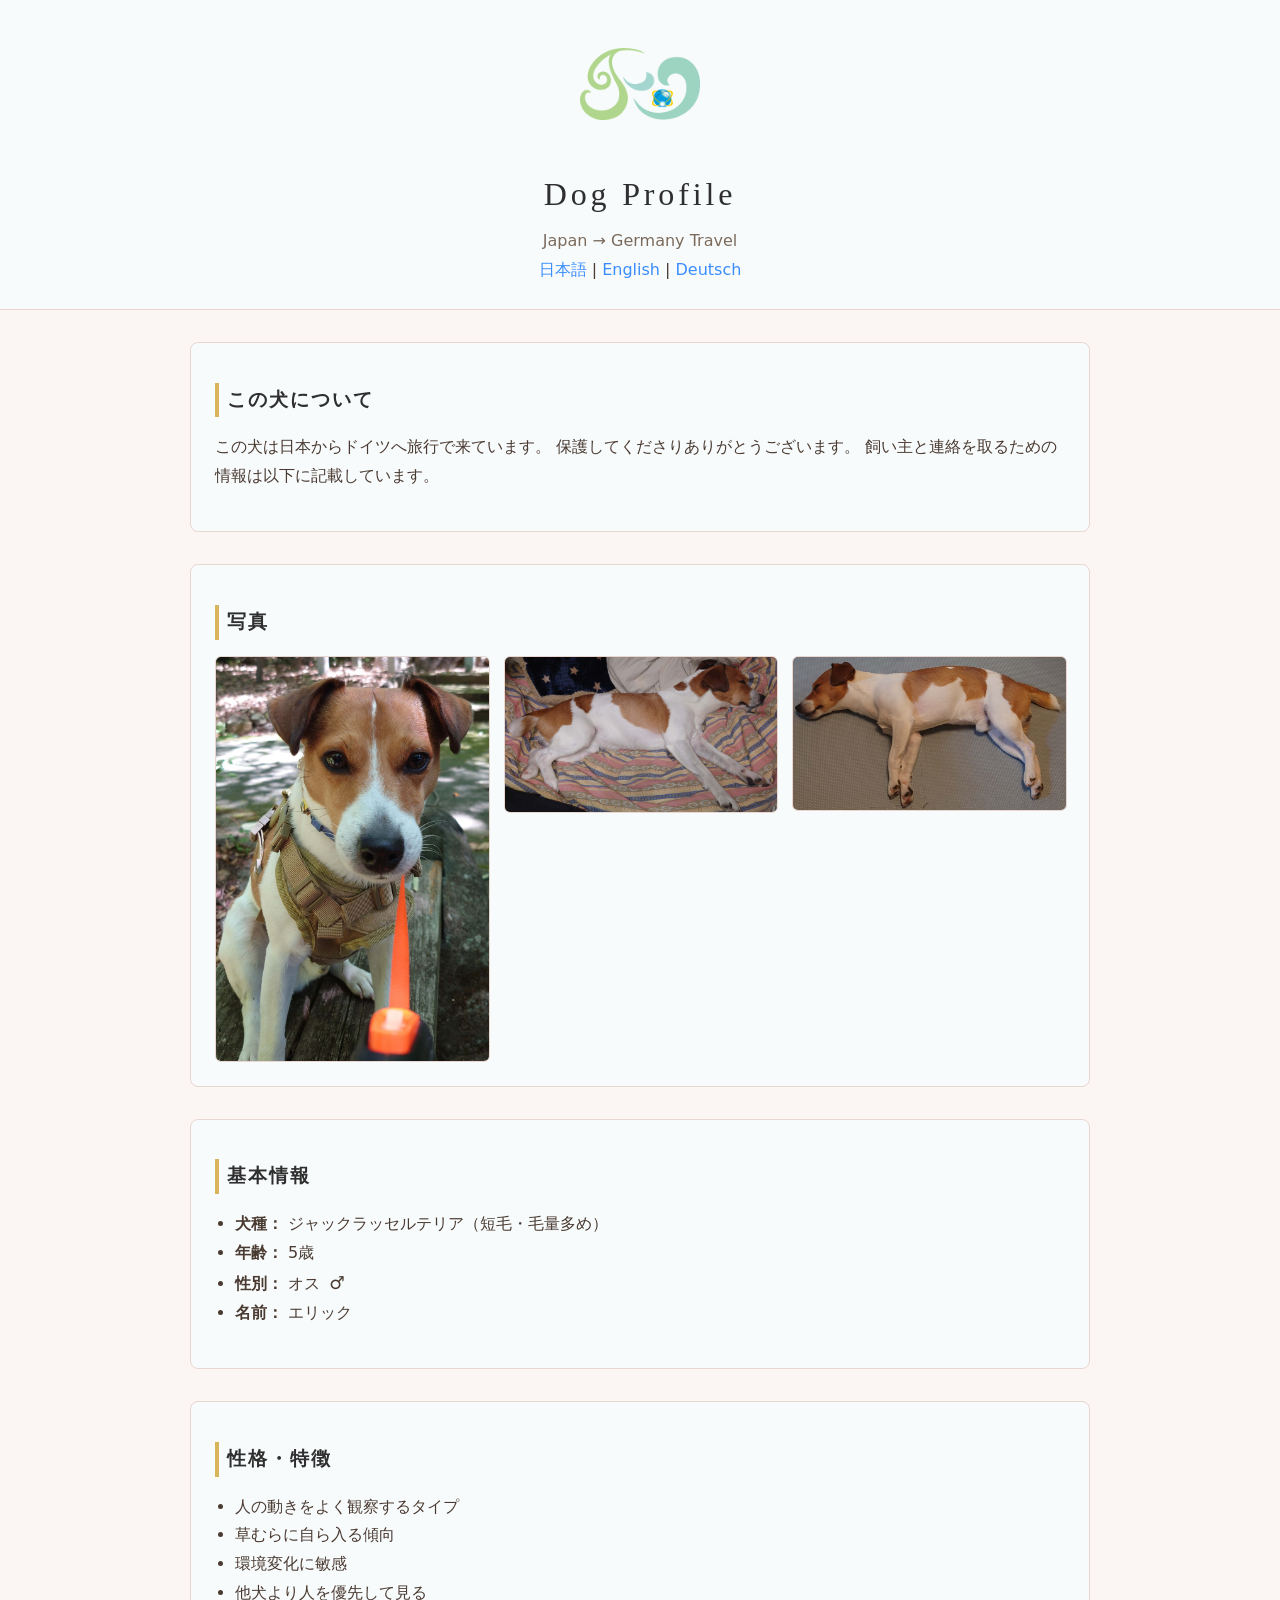
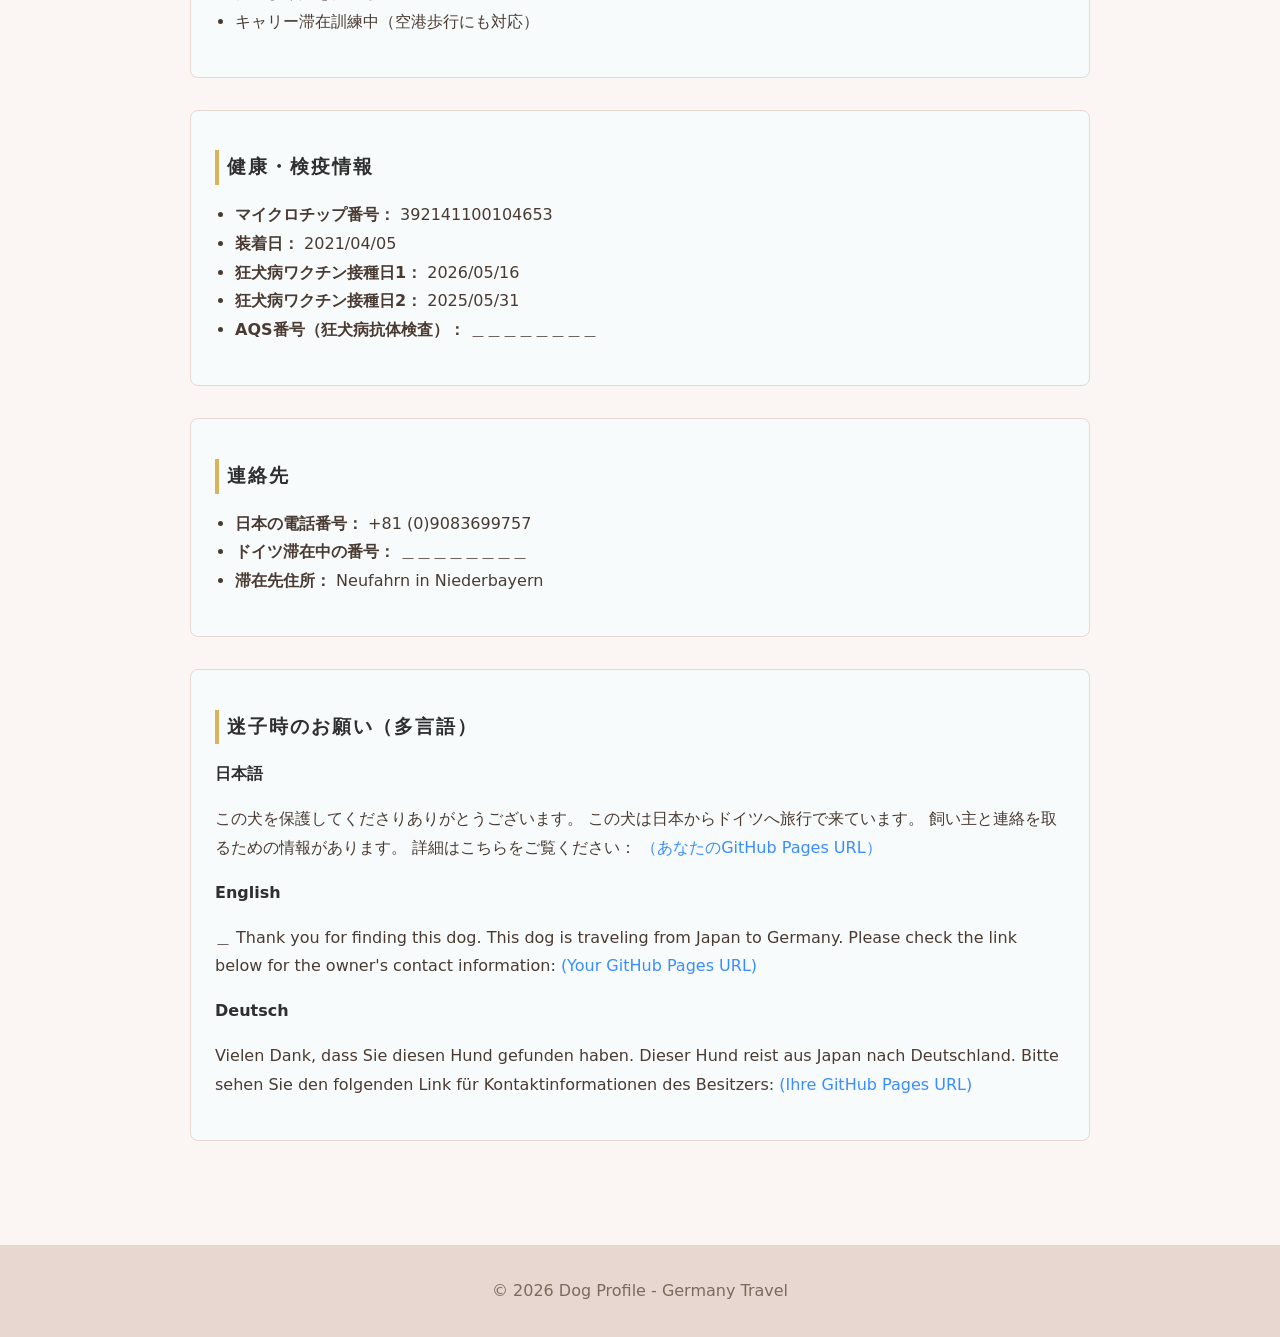
==== dog-profile/index.html @ 645fa256 "first upload" ====
<!DOCTYPE html>
<html lang="ja">
<head>
    <meta charset="UTF-8">
    <meta name="viewport" content="width=device-width, initial-scale=1.0">
    <title>Dog Profile - Germany Travel</title>
    <link rel="stylesheet" href="styles.css">
</head>

<body>

<header>
    <img src="img/logo.png" class="site-logo" alt="Site Logo">
    <h1>Dog Profile</h1>
    <p>Japan → Germany Travel</p>

    <nav class="lang-select">
        <a href="index.html">日本語</a> |
        <a href="en.html">English</a> |
        <a href="de.html">Deutsch</a>
    </nav>
</header>

<main>

<section class="intro">
    <h2>この犬について</h2>
    <p>この犬は日本からドイツへ旅行で来ています。  
       保護してくださりありがとうございます。  
       飼い主と連絡を取るための情報は以下に記載しています。</p>
</section>

<section class="photo-section">
    <h2>写真</h2>
    <div class="photo-grid">
        <img src="img/Eric_Photo.jpg" alt="Main photo of the dog">
        <img src="img/Eric_Right_Photo.jpg" alt="Right Side photo of the dog">
        <img src="img/Eric_Left_Photo.jpg" alt="Right Side photo of the dog">
    </div>
</section>

<section class="basic-info">
    <h2>基本情報</h2>
    <ul>
        <li><strong>犬種：</strong> ジャックラッセルテリア（短毛・毛量多め）</li>
        <li><strong>年齢：</strong> 5歳</li>
        <li><strong>性別：</strong> オス  <span class="sex-icon">♂</span></li>
        <li><strong>名前：</strong> エリック</li>
    </ul>
</section>

<section class="behavior">
    <h2>性格・特徴</h2>
    <ul>
        <li>人の動きをよく観察するタイプ</li>
        <li>草むらに自ら入る傾向</li>
        <li>環境変化に敏感</li>
        <li>他犬より人を優先して見る</li>
        <li>キャリー滞在訓練中（空港歩行にも対応）</li>
    </ul>
</section>

<section class="health">
    <h2>健康・検疫情報</h2>
    <ul>
        <li><strong>マイクロチップ番号：</strong> 392141100104653</li>
        <li><strong>装着日：</strong> 2021/04/05</li>
        <li><strong>狂犬病ワクチン接種日1：</strong> 2026/05/16</li>
        <li><strong>狂犬病ワクチン接種日2：</strong> 2025/05/31</li>
        <li><strong>AQS番号（狂犬病抗体検査）：</strong> ＿＿＿＿＿＿＿＿</li>
    </ul>
</section>

<section class="contact">
    <h2>連絡先</h2>
    <ul>
        <li><strong>日本の電話番号：</strong> +81 (0)9083699757</li>
        <li><strong>ドイツ滞在中の番号：</strong> ＿＿＿＿＿＿＿＿</li>
        <li><strong>滞在先住所：</strong> Neufahrn in Niederbayern</li>
    </ul>
</section>

<section class="messages">
    <h2>迷子時のお願い（多言語）</h2>

    <h3>日本語</h3>
    <p>
        この犬を保護してくださりありがとうございます。  
        この犬は日本からドイツへ旅行で来ています。  
        飼い主と連絡を取るための情報があります。  
        詳細はこちらをご覧ください：  
        <a href="#">（あなたのGitHub Pages URL）</a>
    </p>

    <h3>English</h3>
    <p>＿
        Thank you for finding this dog.  
        This dog is traveling from Japan to Germany.  
        Please check the link below for the owner's contact information:  
        <a href="#">(Your GitHub Pages URL)</a>
    </p>

    <h3>Deutsch</h3>
    <p>
        Vielen Dank, dass Sie diesen Hund gefunden haben.  
        Dieser Hund reist aus Japan nach Deutschland.  
        Bitte sehen Sie den folgenden Link für Kontaktinformationen des Besitzers:  
        <a href="#">(Ihre GitHub Pages URL)</a>
    </p>
</section>

</main>

<footer>
    <p>© 2026 Dog Profile - Germany Travel</p>
</footer>

</body>
</html>
---- dog-profile/styles.css ----
/* --- カラーパレット（ロゴ＋Meissen寄せ） --- */
:root {
  --accent-blue: #3A8DFF;
  --accent-gold: #D9B45B;
  --accent-green: #4CAF50;
  --accent-teal: #2AA8A8;
}

/* --- 全体 --- */
body {
  background-color: #fbf5f3; /* Meissen寄せの淡いピンクベージュ */
  color: #4A3B32; /* ダークブラウン */
  font-family: "Noto Sans JP", system-ui, -apple-system, BlinkMacSystemFont, sans-serif;
  line-height: 1.8;
  margin: 0;
  padding: 0;
}

/* --- ロゴ --- */
.site-logo {
  width: 120px;
  margin-bottom: 12px;
}

/* --- ロゴ風タイポグラフィ（欧文＋日本語教科書体） --- */
header h1 {
  margin: 0;
  font-size: 2rem;
  font-family:
      "Playfair Display", "Times New Roman", serif,
      "Yu Kyokasho", "YuMincho", "Noto Serif JP", serif;
  letter-spacing: 0.12em;
  font-weight: 500;
  color: #2F2F2F;
}

/* --- ヘッダー --- */
header {
  background-color: #f8fbfc;
  padding: 24px;
  text-align: center;
  border-bottom: 1px solid #E8D7D0;
}

header p {
  margin: 4px 0 0;
  font-size: 1rem;
  color: #7A6A5C;
}

/* --- メイン --- */
main {
  max-width: 900px;
  margin: 0 auto;
  padding: 32px 20px;
}

/* --- セクション --- */
section {
  background-color: #f8fbfc;
  padding: 24px;
  border-radius: 8px;
  margin-bottom: 32px;
  border: 1px solid #E8D7D0;
}

section h2 {
  font-size: 1.2rem;
  letter-spacing: 0.1em;
  margin-bottom: 16px;
  color: #2F2F2F;
  border-left: 4px solid var(--accent-gold);
  padding-left: 8px;
}

section h3 {
  font-size: 1rem;
  margin-top: 16px;
  margin-bottom: 8px;
  color: #2F2F2F;
}

/* --- リスト --- */
ul {
  padding-left: 20px;
}

/* --- リンク --- */
a {
  color: var(--accent-blue);
  text-decoration: none;
}

a:hover {
  text-decoration: underline;
}

/* --- 写真グリッド --- */
.photo-grid {
  display: grid;
  grid-template-columns: repeat(auto-fit, minmax(200px, 1fr));
  gap: 16px;
}

.photo-grid img {
  width: 100%;
  border-radius: 6px;
  border: 1px solid #E8D7D0;
}

/* --- フッター --- */
footer {
  text-align: center;
  padding: 16px;
  background-color: #E8D7D0;
  color: #7A6A5C;
  margin-top: 40px;
}

/* --- 性別アイコン --- */
.sex-icon {
  margin-left: 4px;
  color: var(--meissen-blue);
  font-size: 1.1em;
}
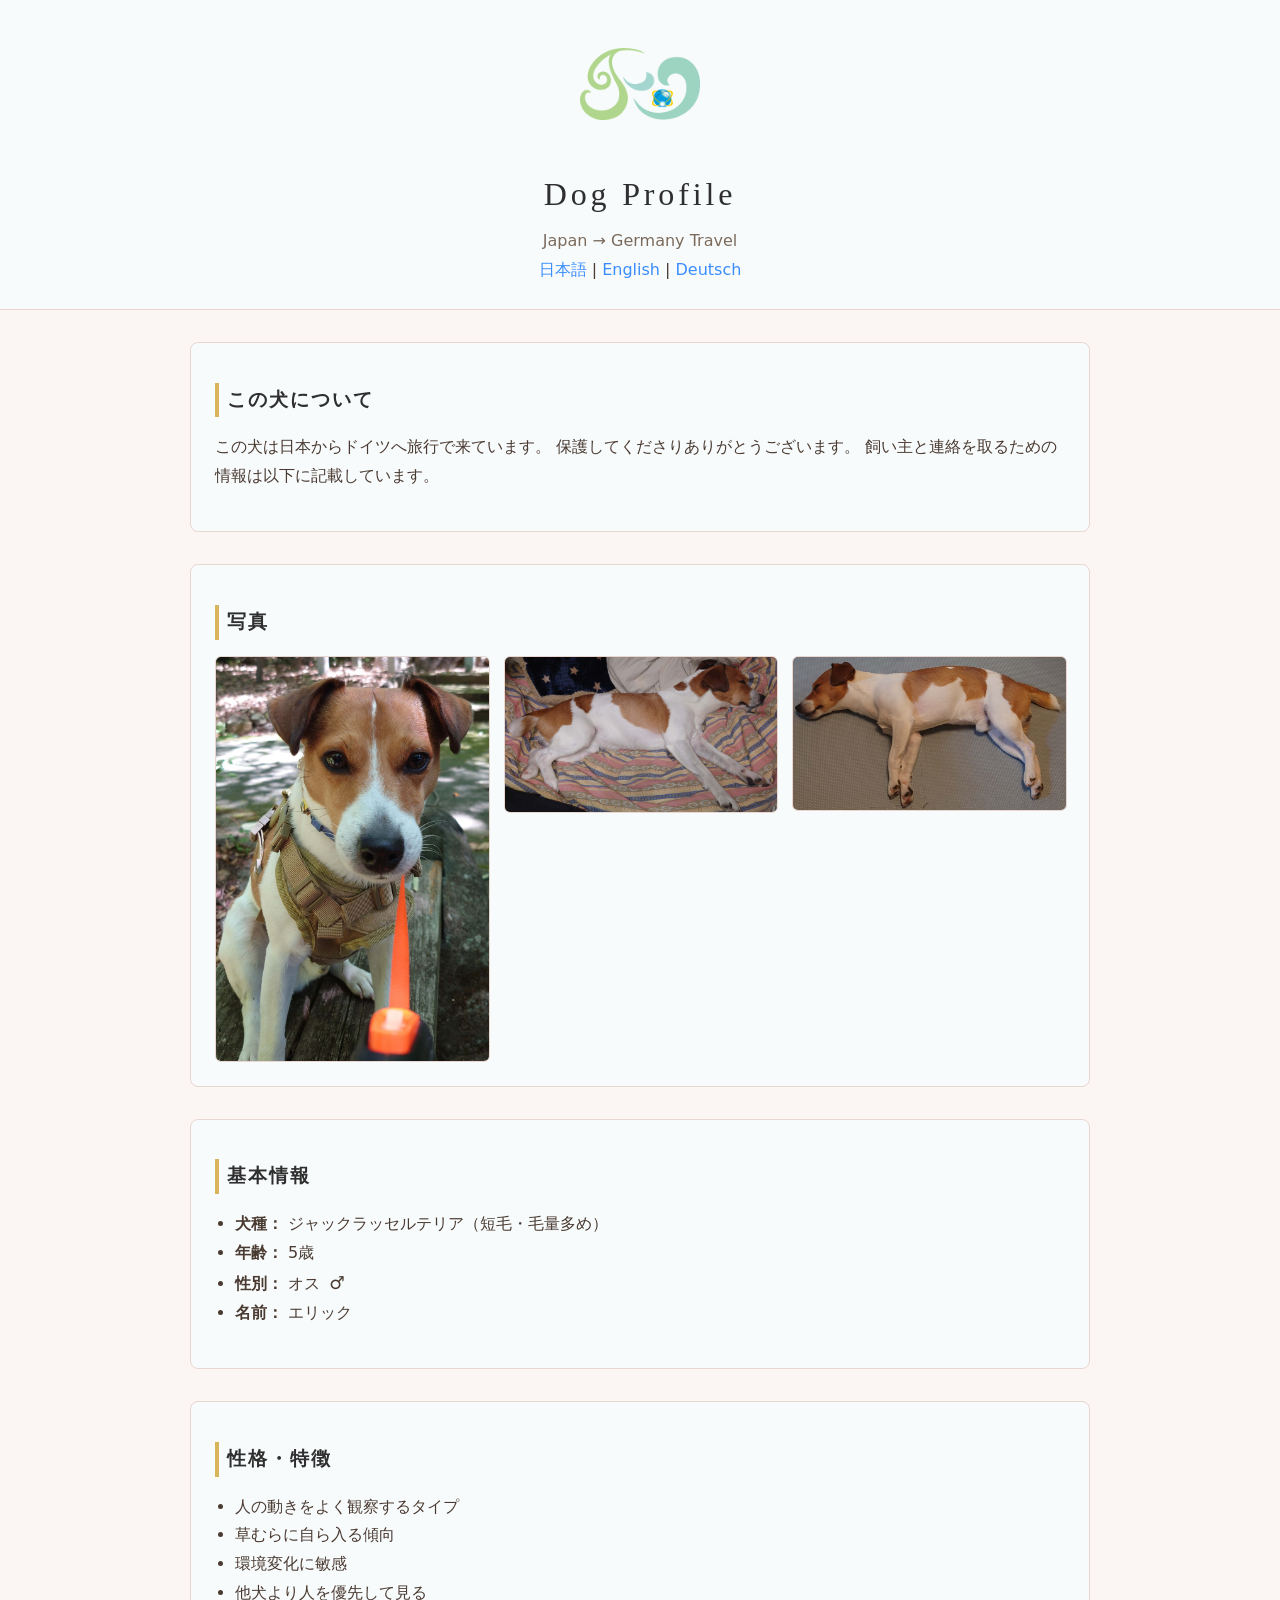
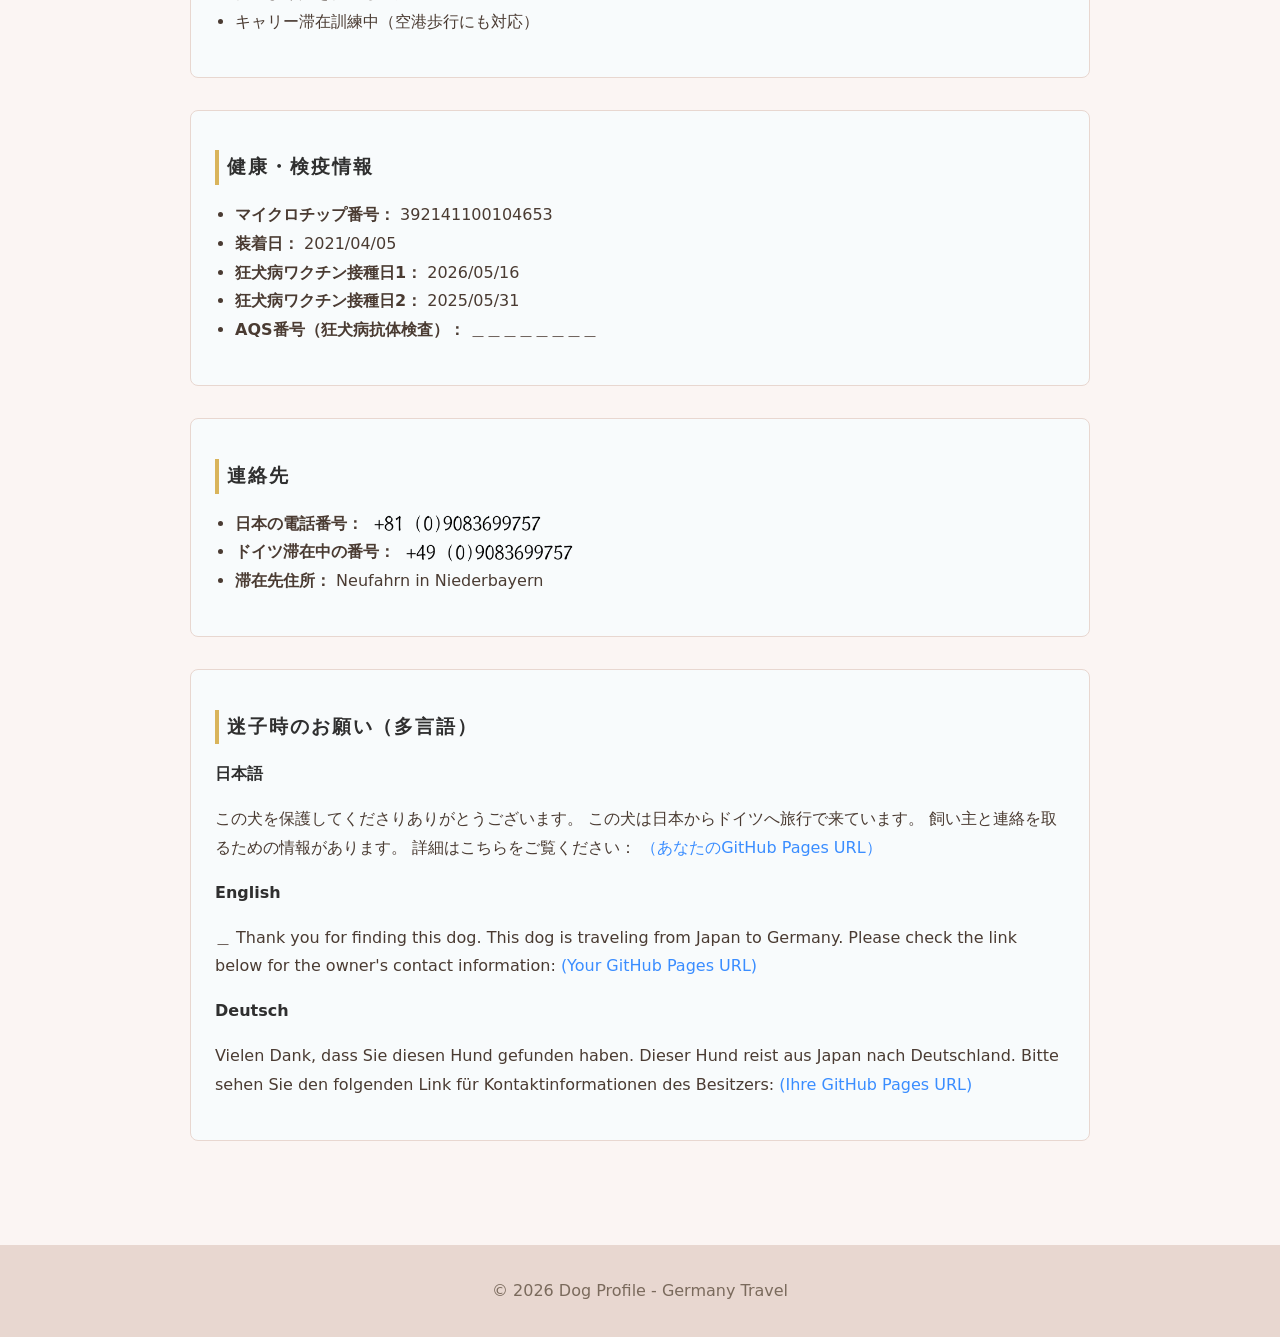
==== commit 692bcd6c: "replace phone number with image" ====
--- a/dog-profile/index.html
+++ b/dog-profile/index.html
@@ -74,8 +74,8 @@
 <section class="contact">
     <h2>連絡先</h2>
     <ul>
-        <li><strong>日本の電話番号：</strong> +81 (0)9083699757</li>
-        <li><strong>ドイツ滞在中の番号：</strong> ＿＿＿＿＿＿＿＿</li>
+        <li><strong>日本の電話番号：</strong> <img src="img/phone_jp.png" alt="電話番号" class="phone-img"></li>
+        <li><strong>ドイツ滞在中の番号：</strong> <img src="img/phone_de.png" alt="電話番号" class="phone-img"></li>
         <li><strong>滞在先住所：</strong> Neufahrn in Niederbayern</li>
     </ul>
 </section>
--- a/dog-profile/styles.css
+++ b/dog-profile/styles.css
@@ -123,3 +123,9 @@
   color: var(--meissen-blue);
   font-size: 1.1em;
 }
+
+.phone-img {
+  height: 28px;
+  vertical-align: middle;
+  margin-left: 6px;
+}
